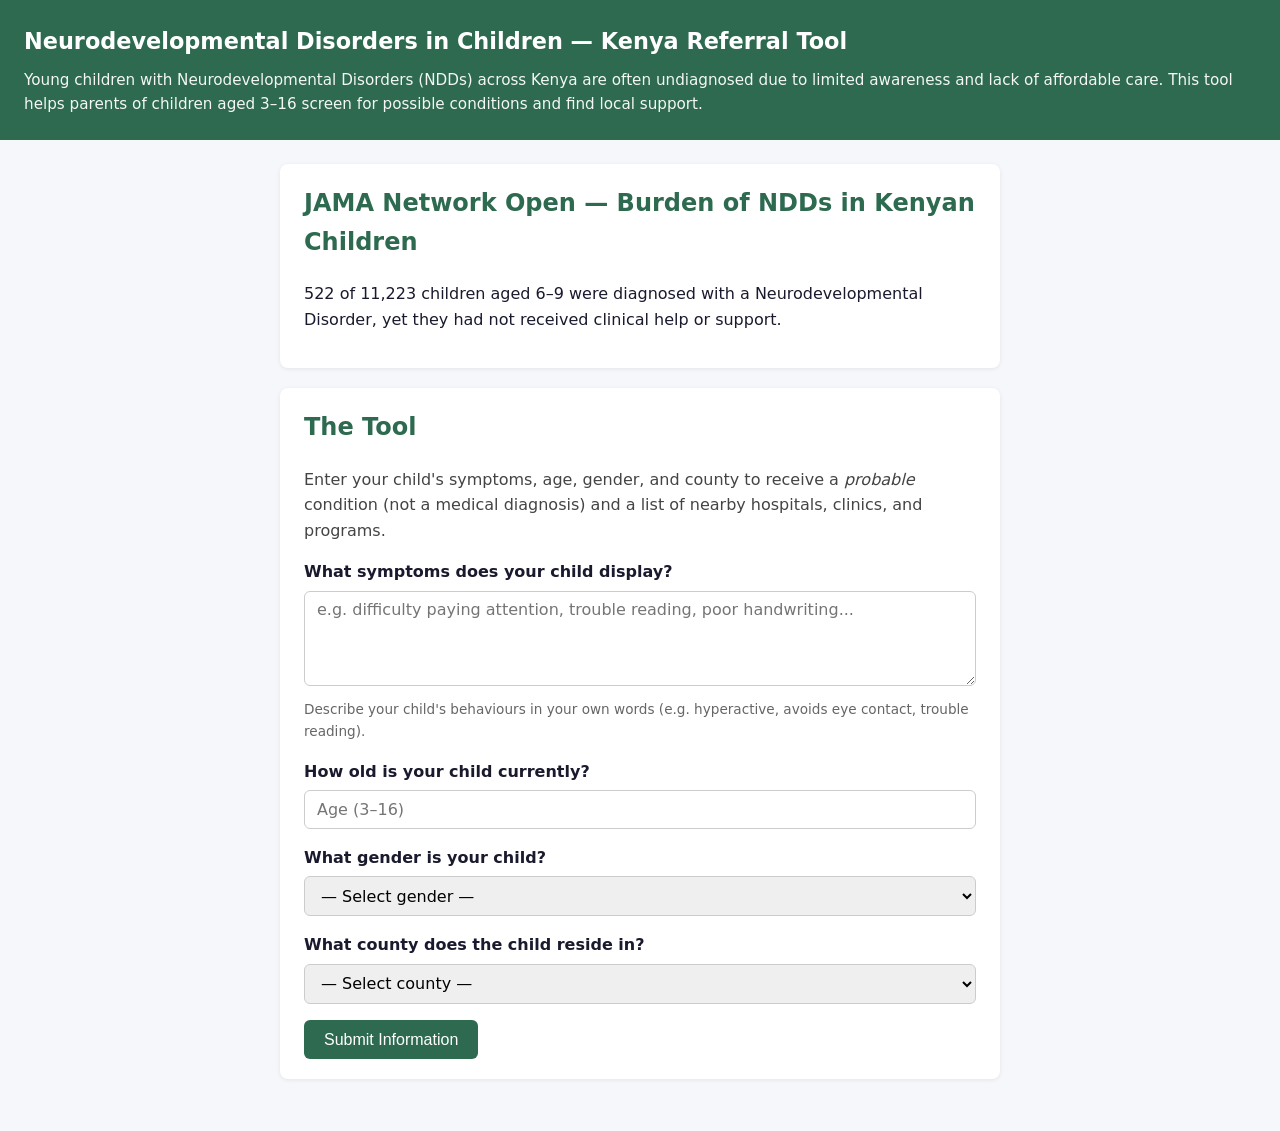
==== index.html @ c43454ad "Day 7: first feature working" ====
<!DOCTYPE html>
<html lang="en">
  <head>
    <meta charset="UTF-8">
    <meta name="viewport" content="width=device-width, initial-scale=1.0">
    <title>Nichelle's Mental Health Project</title>
    <link rel="stylesheet" href="styles.css">
  </head>
  <body>
    <header>
      <h1>Neurodevelopmental Disorders in Children — Kenya Referral Tool</h1>
      <p class="problem-statement">
        Young children with Neurodevelopmental Disorders (NDDs) across Kenya are often undiagnosed
        due to limited awareness and lack of affordable care. This tool helps parents of children
        aged 3–16 screen for possible conditions and find local support.
      </p>
    </header>

    <main>
      <section class="research-section">
        <h2>JAMA Network Open — Burden of NDDs in Kenyan Children</h2>
        <p>
          522 of 11,223 children aged 6–9 were diagnosed with a Neurodevelopmental Disorder, yet
          they had not received clinical help or support.
        </p>
      </section>

      <section class="tool-section">
        <h2>The Tool</h2>
        <p class="tool-intro">
          Enter your child's symptoms, age, gender, and county to receive a <em>probable</em>
          condition (not a medical diagnosis) and a list of nearby hospitals, clinics, and programs.
        </p>

        <form id="screening-form" novalidate>
          <div class="form-group">
            <label for="symptoms">What symptoms does your child display?</label>
            <textarea
              id="symptoms"
              name="symptoms"
              rows="4"
              placeholder="e.g. difficulty paying attention, trouble reading, poor handwriting..."
              required
              aria-describedby="symptoms-hint symptoms-error"
            ></textarea>
            <p id="symptoms-hint" class="field-hint">
              Describe your child's behaviours in your own words (e.g. hyperactive, avoids eye contact, trouble reading).
            </p>
            <p id="symptoms-error" class="field-error hidden" role="alert"></p>
          </div>

          <div class="form-group">
            <label for="age">How old is your child currently?</label>
            <input
              id="age"
              name="age"
              type="number"
              min="3"
              max="16"
              placeholder="Age (3–16)"
              required
            >
          </div>

          <div class="form-group">
            <label for="gender">What gender is your child?</label>
            <select id="gender" name="gender" required>
              <option value="">— Select gender —</option>
              <option value="female">Female</option>
              <option value="male">Male</option>
              <option value="prefer not to say">Prefer not to say</option>
              <option value="custom">Custom</option>
            </select>
          </div>

          <div class="form-group hidden" id="custom-gender-group">
            <label for="custom-gender">Please specify</label>
            <input
              id="custom-gender"
              name="customGender"
              type="text"
              placeholder="Enter gender identity"
            >
          </div>

          <div class="form-group">
            <label for="county">What county does the child reside in?</label>
            <select id="county" name="county" required>
              <option value="">— Select county —</option>
              <option value="Mombasa">Mombasa</option>
              <option value="Kwale">Kwale</option>
              <option value="Kilifi">Kilifi</option>
              <option value="Tana River">Tana River</option>
              <option value="Lamu">Lamu</option>
              <option value="Taita-Taveta">Taita-Taveta</option>
              <option value="Garissa">Garissa</option>
              <option value="Wajir">Wajir</option>
              <option value="Mandera">Mandera</option>
              <option value="Marsabit">Marsabit</option>
              <option value="Isiolo">Isiolo</option>
              <option value="Meru">Meru</option>
              <option value="Tharaka-Nithi">Tharaka-Nithi</option>
              <option value="Embu">Embu</option>
              <option value="Kitui">Kitui</option>
              <option value="Machakos">Machakos</option>
              <option value="Makueni">Makueni</option>
              <option value="Nyandarua">Nyandarua</option>
              <option value="Nyeri">Nyeri</option>
              <option value="Kirinyaga">Kirinyaga</option>
              <option value="Murang'a">Murang'a</option>
              <option value="Kiambu">Kiambu</option>
              <option value="Turkana">Turkana</option>
              <option value="West Pokot">West Pokot</option>
              <option value="Samburu">Samburu</option>
              <option value="Trans Nzoia">Trans Nzoia</option>
              <option value="Uasin Gishu">Uasin Gishu</option>
              <option value="Elgeyo-Marakwet">Elgeyo-Marakwet</option>
              <option value="Nandi">Nandi</option>
              <option value="Baringo">Baringo</option>
              <option value="Laikipia">Laikipia</option>
              <option value="Nakuru">Nakuru</option>
              <option value="Narok">Narok</option>
              <option value="Kajiado">Kajiado</option>
              <option value="Kericho">Kericho</option>
              <option value="Bomet">Bomet</option>
              <option value="Kakamega">Kakamega</option>
              <option value="Vihiga">Vihiga</option>
              <option value="Bungoma">Bungoma</option>
              <option value="Busia">Busia</option>
              <option value="Siaya">Siaya</option>
              <option value="Kisumu">Kisumu</option>
              <option value="Homa Bay">Homa Bay</option>
              <option value="Migori">Migori</option>
              <option value="Kisii">Kisii</option>
              <option value="Nyamira">Nyamira</option>
              <option value="Nairobi">Nairobi</option>
            </select>
          </div>

          <button type="submit">Submit Information</button>
        </form>
      </section>

      <section id="results" class="results-section hidden">
        <h2>Screening Results</h2>
        <p class="disclaimer">
          <strong>Important:</strong> This tool does not provide a medical diagnosis. Always consult
          a qualified healthcare provider for a full assessment.
        </p>

        <div class="result-card">
          <h3>Probable Condition</h3>
          <p id="condition-result" class="condition-name"></p>
          <p id="condition-explanation" class="condition-detail"></p>
          <h4>How to Support Your Child</h4>
          <ul id="condition-advice" class="condition-detail advice-list"></ul>
        </div>

        <div class="result-card">
          <h3 id="resources-heading">Resources in Your County</h3>
          <ul id="facility-list"></ul>
        </div>

        <button type="button" id="start-over">Start Over</button>
      </section>
    </main>

    <script src="script.js"></script>
  </body>
</html>
---- styles.css ----
*,
*::before,
*::after {
  box-sizing: border-box;
}

body {
  font-family: system-ui, -apple-system, sans-serif;
  line-height: 1.6;
  color: #1a1a2e;
  background: #f5f7fa;
  margin: 0;
  padding: 0 1rem 2rem;
}

header {
  background: #2d6a4f;
  color: #fff;
  padding: 1.5rem;
  margin: 0 -1rem 1.5rem;
}

header h1 {
  margin: 0 0 0.5rem;
  font-size: 1.4rem;
}

.problem-statement {
  margin: 0;
  opacity: 0.95;
  font-size: 0.95rem;
}

main {
  max-width: 720px;
  margin: 0 auto;
}

section {
  background: #fff;
  border-radius: 8px;
  padding: 1.25rem 1.5rem;
  margin-bottom: 1.25rem;
  box-shadow: 0 1px 4px rgba(0, 0, 0, 0.08);
}

h2 {
  margin-top: 0;
  color: #2d6a4f;
}

.tool-intro {
  color: #444;
}

.form-group {
  margin-bottom: 1rem;
}

.form-group label {
  display: block;
  font-weight: 600;
  margin-bottom: 0.35rem;
}

input[type="text"],
input[type="number"],
select,
textarea {
  width: 100%;
  padding: 0.55rem 0.75rem;
  border: 1px solid #ccc;
  border-radius: 6px;
  font-size: 1rem;
  font-family: inherit;
}

button {
  background: #2d6a4f;
  color: #fff;
  border: none;
  padding: 0.65rem 1.25rem;
  border-radius: 6px;
  font-size: 1rem;
  cursor: pointer;
}

button:hover {
  background: #1b4332;
}

.hidden {
  display: none;
}

.disclaimer {
  background: #fff3cd;
  border-left: 4px solid #ffc107;
  padding: 0.75rem 1rem;
  margin-bottom: 1rem;
  font-size: 0.9rem;
}

.result-card {
  background: #f8f9fa;
  border-radius: 6px;
  padding: 1rem 1.25rem;
  margin-bottom: 1rem;
}

.result-card h3,
.result-card h4 {
  margin-top: 0;
  color: #2d6a4f;
}

.condition-name {
  font-size: 1.15rem;
  font-weight: 700;
  color: #1b4332;
}

.condition-detail {
  color: #333;
}

.field-hint {
  margin: 0.35rem 0 0;
  font-size: 0.85rem;
  color: #666;
}

.field-error {
  margin: 0.5rem 0 0;
  padding: 0.6rem 0.75rem;
  background: #fde8e8;
  border-left: 4px solid #c0392b;
  color: #7b241c;
  font-size: 0.9rem;
}

.field-error.hidden {
  display: none;
}

input[aria-invalid="true"],
textarea[aria-invalid="true"] {
  border-color: #c0392b;
}

.advice-list {
  padding-left: 1.25rem;
}

.advice-list li {
  margin-bottom: 0.5rem;
}

.facility-cost {
  color: #1b4332;
  font-size: 0.9rem;
}

.facility-travel {
  color: #666;
  font-size: 0.85rem;
  font-style: italic;
}

#facility-list {
  padding-left: 1.25rem;
}

#facility-list li {
  margin-bottom: 0.75rem;
}

.facility-type {
  color: #666;
  font-size: 0.9rem;
}

#start-over {
  background: #6c757d;
}

#start-over:hover {
  background: #495057;
}
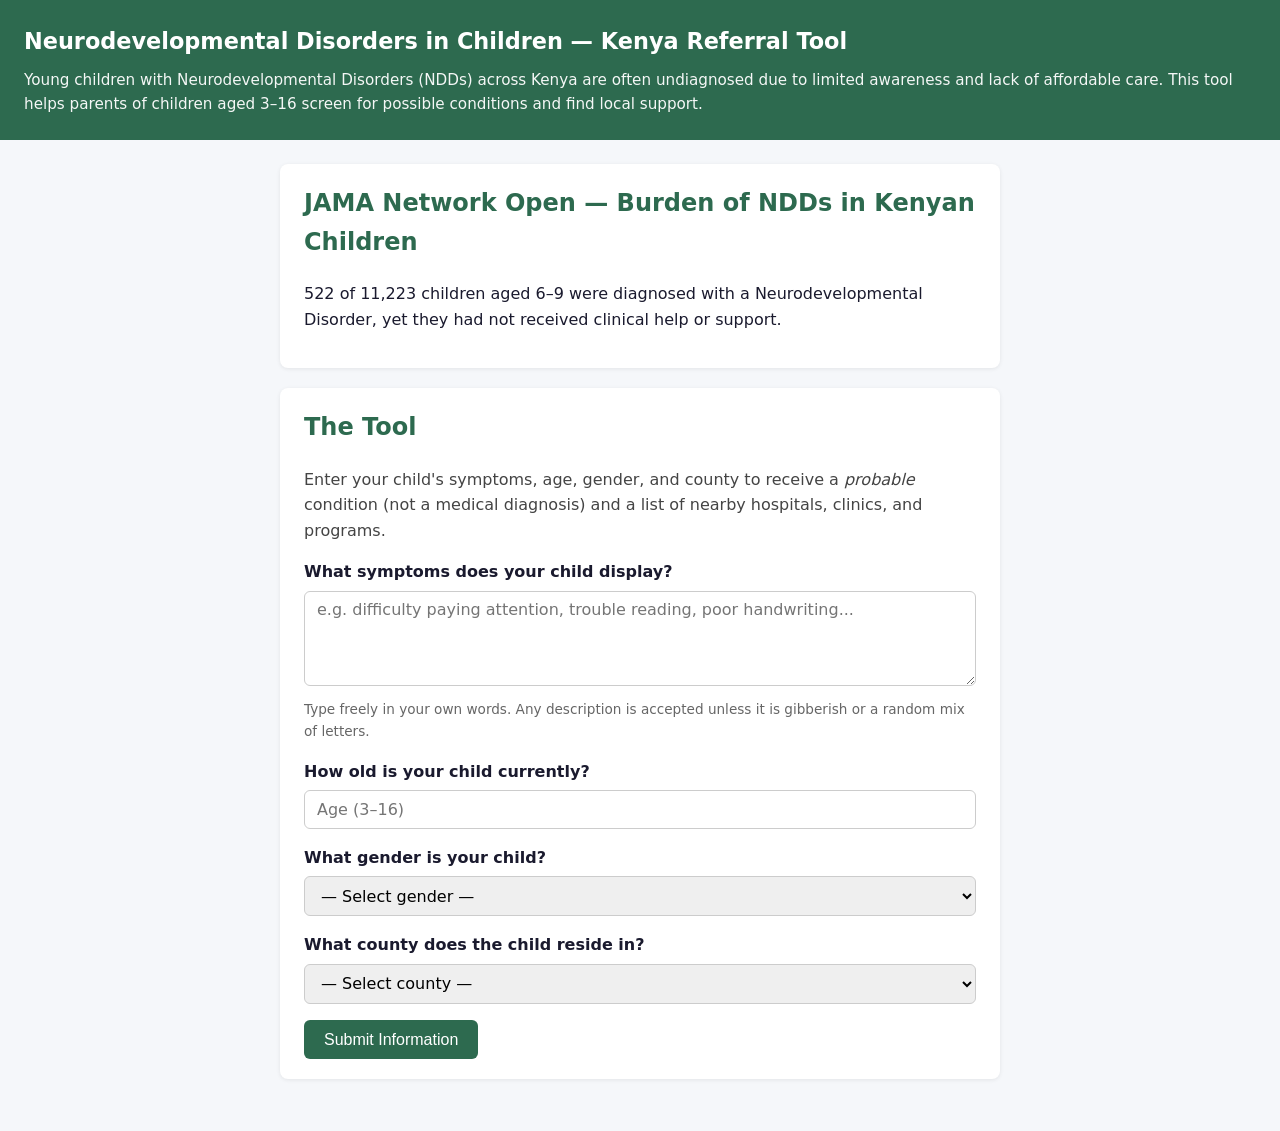
==== commit 51515f03: "Day 7: Stabilizing the page" ====
--- a/index.html
+++ b/index.html
@@ -44,7 +44,7 @@
               aria-describedby="symptoms-hint symptoms-error"
             ></textarea>
             <p id="symptoms-hint" class="field-hint">
-              Describe your child's behaviours in your own words (e.g. hyperactive, avoids eye contact, trouble reading).
+              Type freely in your own words. Any description is accepted unless it is gibberish or a random mix of letters.
             </p>
             <p id="symptoms-error" class="field-error hidden" role="alert"></p>
           </div>
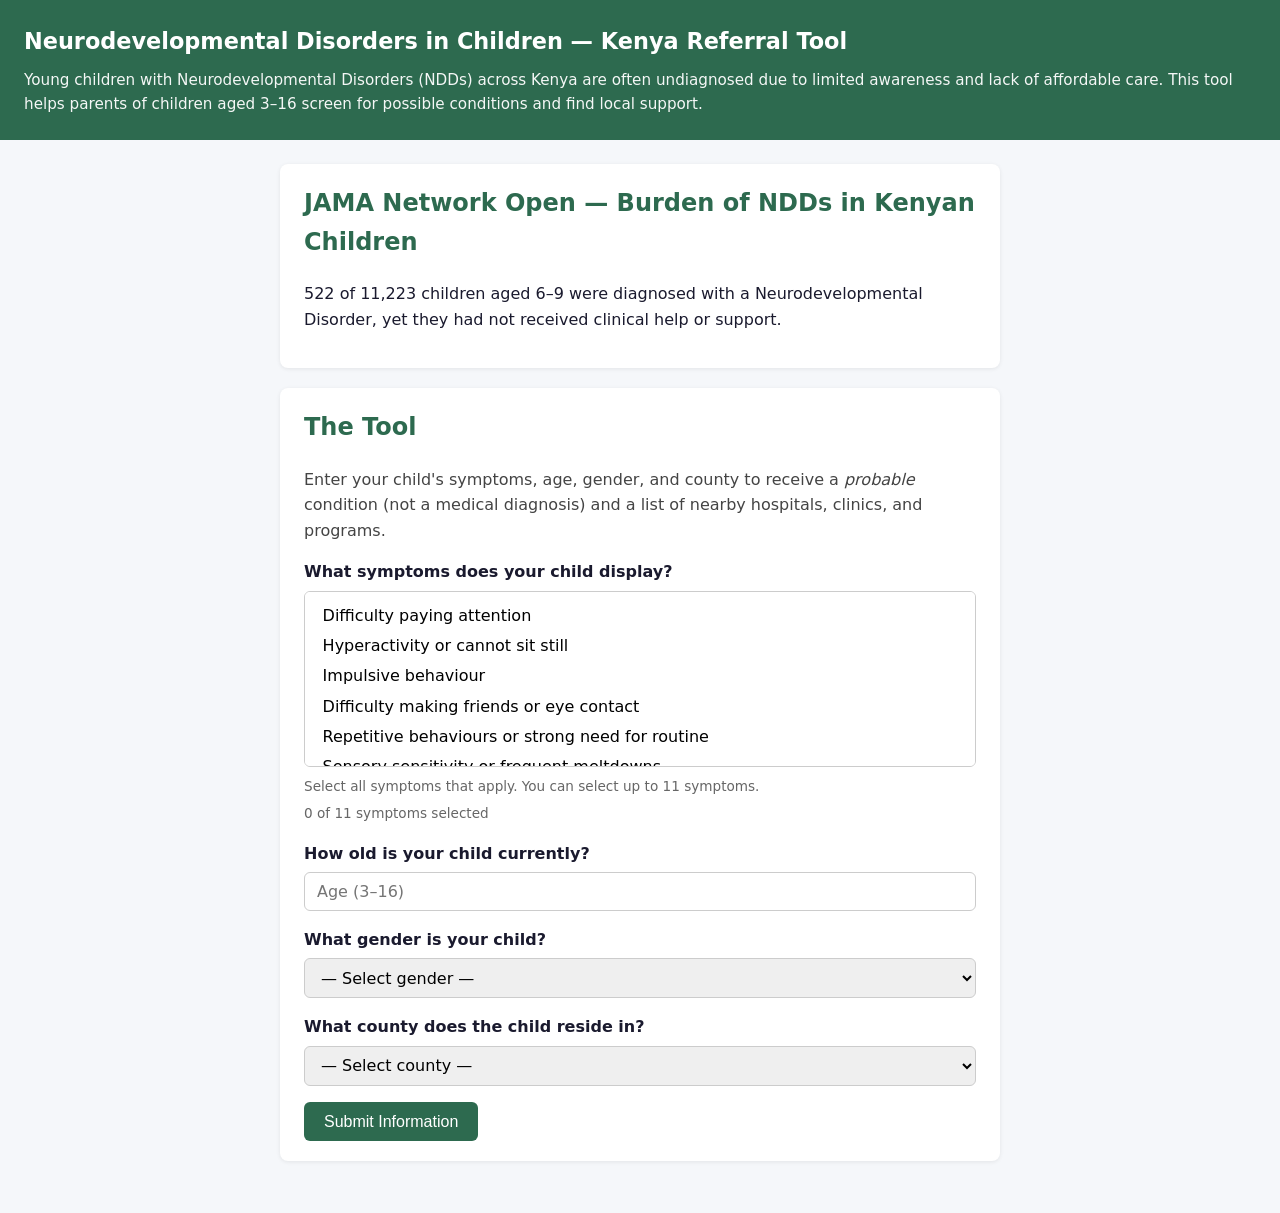
==== commit 011a2582: "inserted code to help create a drop down for the symptoms instead of typing in using script .js" ====
--- a/index.html
+++ b/index.html
@@ -3,7 +3,7 @@
   <head>
     <meta charset="UTF-8">
     <meta name="viewport" content="width=device-width, initial-scale=1.0">
-    <title>Nichelle's Mental Health Project</title>
+    <title>Nichelle's Mental Health Project Test</title>
     <link rel="stylesheet" href="styles.css">
   </head>
   <body>
@@ -35,17 +35,32 @@
         <form id="screening-form" novalidate>
           <div class="form-group">
             <label for="symptoms">What symptoms does your child display?</label>
-            <textarea
+            <select
               id="symptoms"
               name="symptoms"
-              rows="4"
-              placeholder="e.g. difficulty paying attention, trouble reading, poor handwriting..."
+              multiple
               required
               aria-describedby="symptoms-hint symptoms-error"
-            ></textarea>
+            >
+              <option value="attention">Difficulty paying attention</option>
+              <option value="hyperactive">Hyperactivity or cannot sit still</option>
+              <option value="impulsive">Impulsive behaviour</option>
+              <option value="social">Difficulty making friends or eye contact</option>
+              <option value="repetitive">Repetitive behaviours or strong need for routine</option>
+              <option value="sensory">Sensory sensitivity or frequent meltdowns</option>
+              <option value="reading">Difficulty reading or sounding out words</option>
+              <option value="spelling">Spelling difficulties</option>
+              <option value="writing">Messy or slow handwriting</option>
+              <option value="numbers">Difficulty with numbers or counting</option>
+              <option value="milestones">Delayed developmental milestones</option>
+              <option value="life skills">Difficulty with everyday life skills</option>
+              <option value="coordination">Poor coordination or clumsiness</option>
+              <option value="balance">Difficulty with balance</option>
+            </select>
             <p id="symptoms-hint" class="field-hint">
-              Type freely in your own words. Any description is accepted unless it is gibberish or a random mix of letters.
+              Select all symptoms that apply. You can select up to 11 symptoms.
             </p>
+            <p id="symptoms-count" class="field-hint">0 of 11 symptoms selected</p>
             <p id="symptoms-error" class="field-error hidden" role="alert"></p>
           </div>
 
--- a/styles.css
+++ b/styles.css
@@ -73,6 +73,15 @@
   border-radius: 6px;
   font-size: 1rem;
   font-family: inherit;
+}
+
+select[multiple] {
+  min-height: 11rem;
+  background: #fff;
+}
+
+select[multiple] option {
+  padding: 0.35rem;
 }
 
 button {
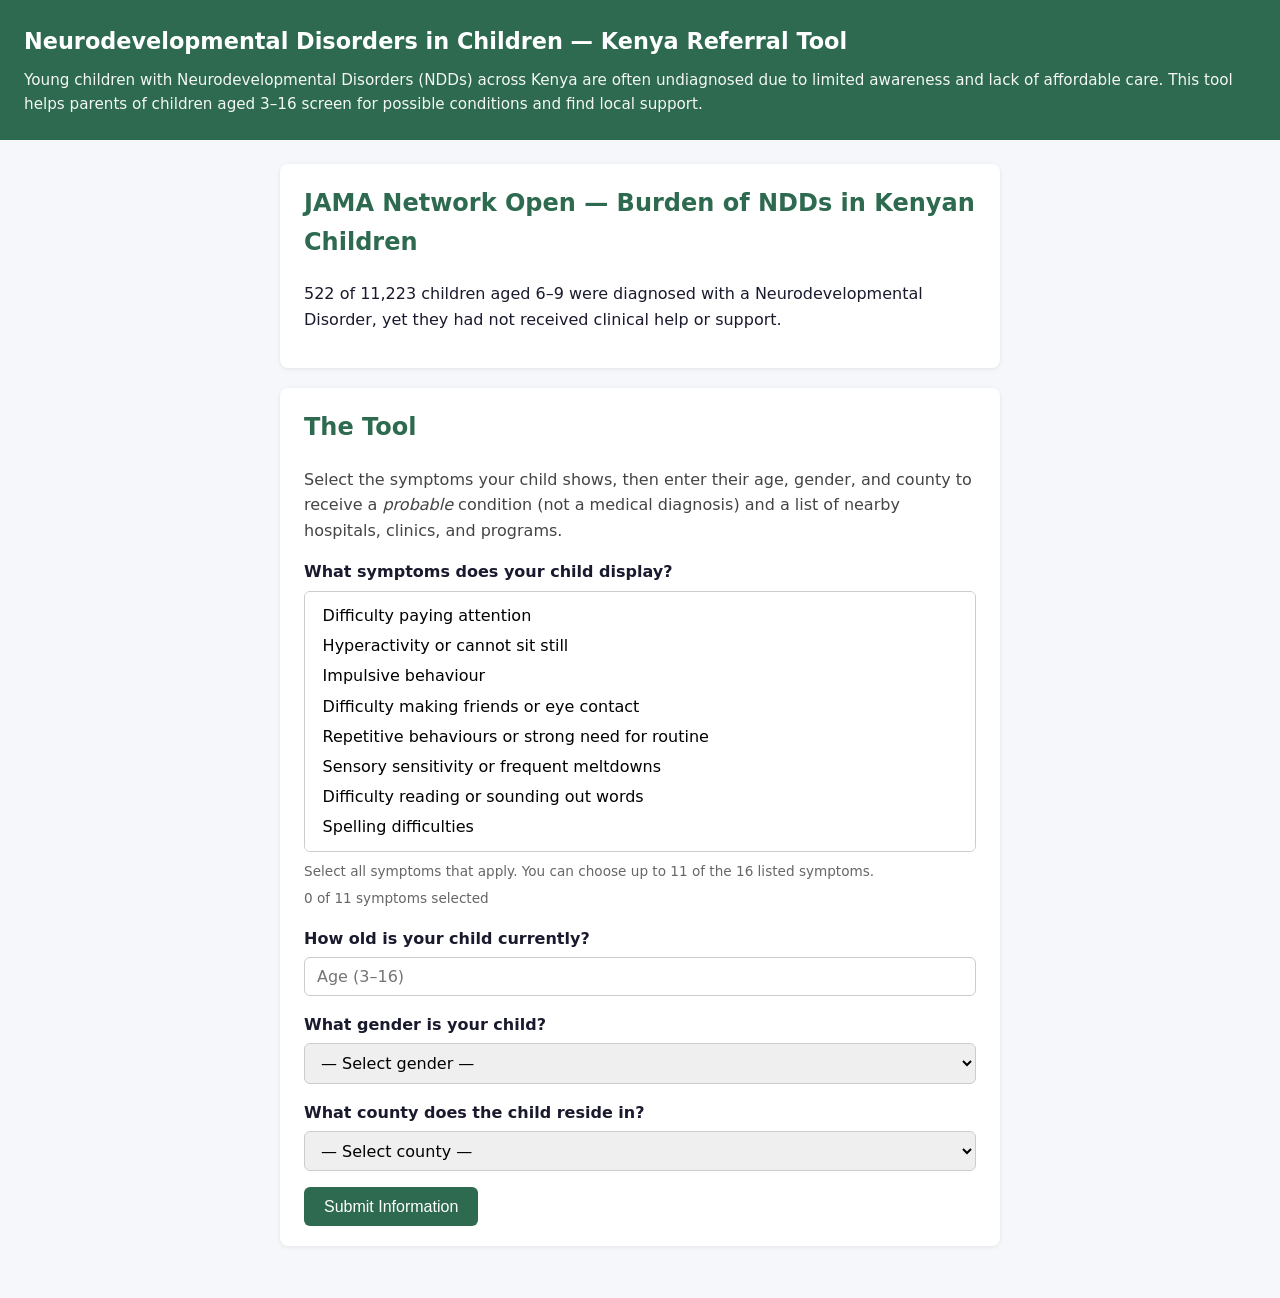
==== commit c0458f96: "Replaced the code for symptoms textbox to make it a drop down list" ====
--- a/index.html
+++ b/index.html
@@ -28,8 +28,9 @@
       <section class="tool-section">
         <h2>The Tool</h2>
         <p class="tool-intro">
-          Enter your child's symptoms, age, gender, and county to receive a <em>probable</em>
-          condition (not a medical diagnosis) and a list of nearby hospitals, clinics, and programs.
+          Select the symptoms your child shows, then enter their age, gender, and county to receive a
+          <em>probable</em> condition (not a medical diagnosis) and a list of nearby hospitals, clinics,
+          and programs.
         </p>
 
         <form id="screening-form" novalidate>
@@ -39,6 +40,7 @@
               id="symptoms"
               name="symptoms"
               multiple
+              size="8"
               required
               aria-describedby="symptoms-hint symptoms-error"
             >
@@ -56,9 +58,11 @@
               <option value="life skills">Difficulty with everyday life skills</option>
               <option value="coordination">Poor coordination or clumsiness</option>
               <option value="balance">Difficulty with balance</option>
+              <option value="communication">Speech or communication delays</option>
+              <option value="sleep">Sleep problems or poor sleep</option>
             </select>
             <p id="symptoms-hint" class="field-hint">
-              Select all symptoms that apply. You can select up to 11 symptoms.
+              Select all symptoms that apply. You can choose up to 11 of the 16 listed symptoms.
             </p>
             <p id="symptoms-count" class="field-hint">0 of 11 symptoms selected</p>
             <p id="symptoms-error" class="field-error hidden" role="alert"></p>
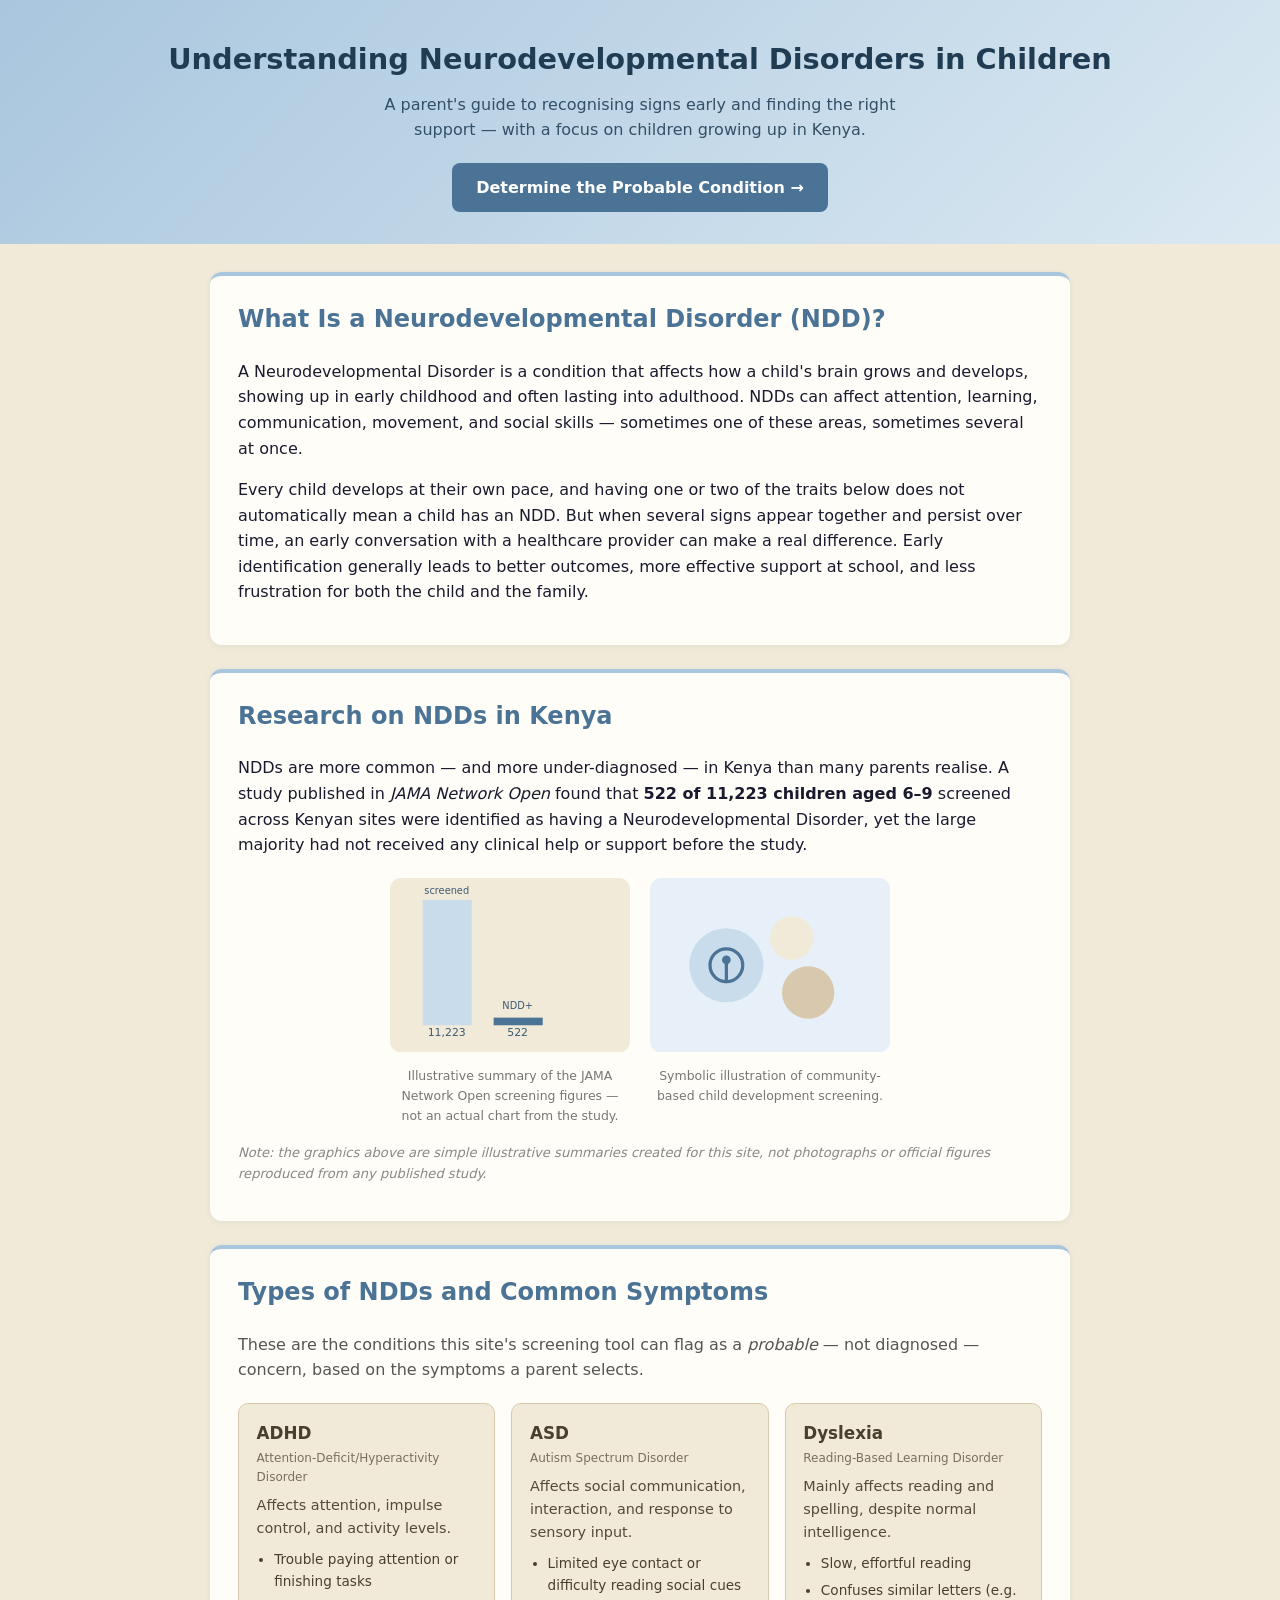
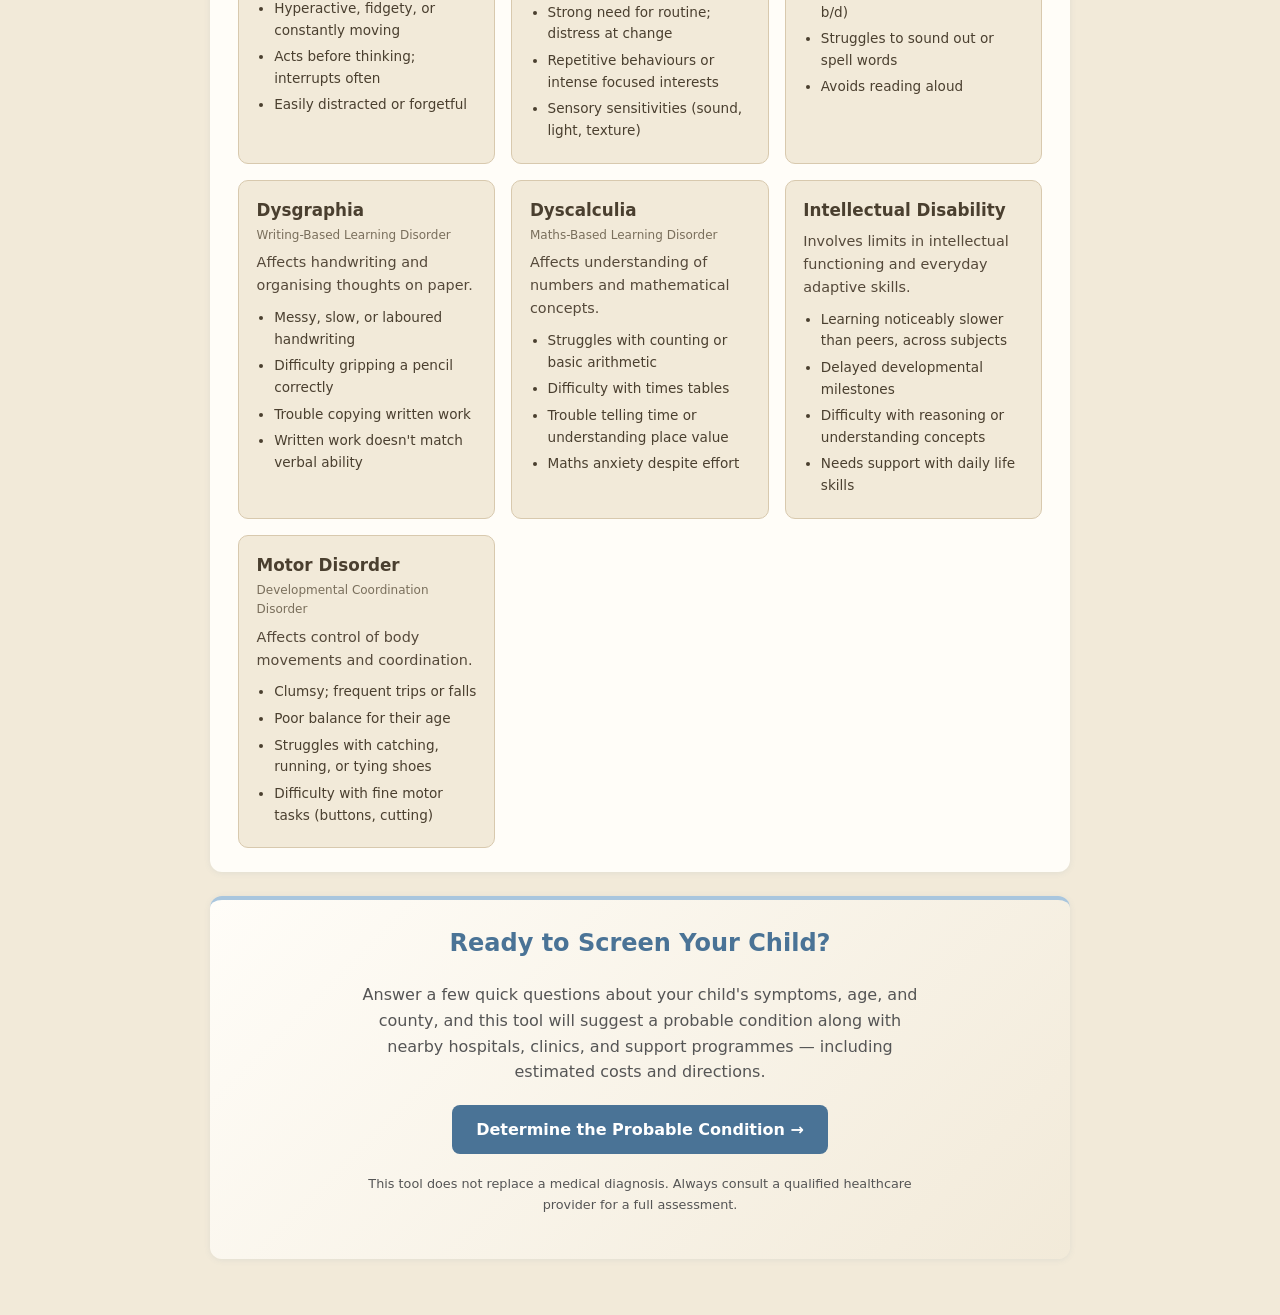
==== commit cf571add: "feat: add multi-page website with homepage and screening tool navigation - Create homepage (index.ht" ====
--- a/index.html
+++ b/index.html
@@ -1,189 +1,355 @@
 <!DOCTYPE html>
 <html lang="en">
-  <head>
+<head>
     <meta charset="UTF-8">
     <meta name="viewport" content="width=device-width, initial-scale=1.0">
-    <title>Nichelle's Mental Health Project Test</title>
+    <title>Understanding NDDs in Children — Kenya</title>
     <link rel="stylesheet" href="styles.css">
-  </head>
-  <body>
+    <style>
+      :root {
+        --soft-blue: #a9c6de;
+        --soft-blue-dark: #4a7396;
+        --beige: #f2ead9;
+        --beige-dark: #d8c9ae;
+        --text: #3a342c;
+      }
+
+      body {
+        background: var(--beige);
+      }
+
+      header {
+        background: linear-gradient(135deg, var(--soft-blue) 0%, #dbe9f2 100%);
+        color: #24425a;
+        padding: 2.25rem 1.5rem 2rem;
+        margin: 0 -1rem 1.75rem;
+        text-align: center;
+      }
+
+      header h1 {
+        margin: 0 0 0.6rem;
+        font-size: 1.8rem;
+        color: #1f3c52;
+      }
+
+      .subtitle {
+        margin: 0 auto 1.25rem;
+        max-width: 560px;
+        font-size: 1rem;
+        opacity: 0.9;
+      }
+
+      .cta-button {
+        display: inline-block;
+        background: var(--soft-blue-dark);
+        color: #fff;
+        text-decoration: none;
+        font-weight: 600;
+        padding: 0.75rem 1.5rem;
+        border-radius: 8px;
+        font-size: 1rem;
+        transition: background 0.15s ease;
+      }
+
+      .cta-button:hover {
+        background: #38607e;
+      }
+
+      main {
+        max-width: 860px;
+        margin: 0 auto;
+      }
+
+      section {
+        background: #fffdf8;
+        border-radius: 12px;
+        padding: 1.5rem 1.75rem;
+        margin-bottom: 1.5rem;
+        box-shadow: 0 1px 6px rgba(74, 115, 150, 0.1);
+        border-top: 4px solid var(--soft-blue);
+      }
+
+      h2 {
+        margin-top: 0;
+        color: var(--soft-blue-dark);
+      }
+
+      .types-intro {
+        color: #555;
+      }
+
+      .research-visuals {
+        display: flex;
+        flex-wrap: wrap;
+        gap: 1.25rem;
+        margin: 1.25rem 0 0.5rem;
+        justify-content: center;
+      }
+
+      .research-figure {
+        margin: 0;
+        text-align: center;
+        max-width: 240px;
+      }
+
+      .research-figure svg {
+        width: 100%;
+        height: auto;
+        border-radius: 8px;
+      }
+
+      .research-figure figcaption {
+        font-size: 0.78rem;
+        color: #777;
+        margin-top: 0.4rem;
+      }
+
+      .research-note {
+        font-size: 0.82rem;
+        color: #888;
+        font-style: italic;
+        margin-top: 1rem;
+      }
+
+      .condition-grid {
+        display: grid;
+        grid-template-columns: repeat(auto-fit, minmax(230px, 1fr));
+        gap: 1rem;
+        margin-top: 1.25rem;
+      }
+
+      .condition-card {
+        background: var(--beige);
+        border: 1px solid var(--beige-dark);
+        border-radius: 10px;
+        padding: 1rem 1.1rem;
+      }
+
+      .condition-card h3 {
+        margin: 0 0 0.4rem;
+        font-size: 1.05rem;
+        color: #4a3f2f;
+      }
+
+      .condition-sub {
+        display: block;
+        font-size: 0.75rem;
+        font-weight: 400;
+        color: #7a6f5c;
+        margin-top: 0.15rem;
+      }
+
+      .condition-card p {
+        margin: 0 0 0.6rem;
+        font-size: 0.9rem;
+        color: #55493a;
+      }
+
+      .condition-card ul {
+        margin: 0;
+        padding-left: 1.1rem;
+        font-size: 0.85rem;
+        color: #4a3f2f;
+      }
+
+      .condition-card li {
+        margin-bottom: 0.3rem;
+      }
+
+      .cta-section {
+        text-align: center;
+        background: linear-gradient(135deg, #fffdf8 0%, var(--beige) 100%);
+      }
+
+      .cta-section p {
+        max-width: 560px;
+        margin: 0 auto 1.25rem;
+        color: #555;
+      }
+
+      .disclaimer-small {
+        font-size: 0.8rem;
+        color: #888;
+        margin-top: 1.25rem !important;
+      }
+    </style>
+</head>
+<body>
     <header>
-      <h1>Neurodevelopmental Disorders in Children — Kenya Referral Tool</h1>
-      <p class="problem-statement">
-        Young children with Neurodevelopmental Disorders (NDDs) across Kenya are often undiagnosed
-        due to limited awareness and lack of affordable care. This tool helps parents of children
-        aged 3–16 screen for possible conditions and find local support.
-      </p>
+        <h1>Understanding Neurodevelopmental Disorders in Children</h1>
+        <p class="subtitle">
+            A parent's guide to recognising signs early and finding the right support — with a
+            focus on children growing up in Kenya.
+        </p>
+        <a href="screening.html" class="cta-button">Determine the Probable Condition →</a>
     </header>
 
     <main>
-      <section class="research-section">
-        <h2>JAMA Network Open — Burden of NDDs in Kenyan Children</h2>
-        <p>
-          522 of 11,223 children aged 6–9 were diagnosed with a Neurodevelopmental Disorder, yet
-          they had not received clinical help or support.
-        </p>
-      </section>
-
-      <section class="tool-section">
-        <h2>The Tool</h2>
-        <p class="tool-intro">
-          Select the symptoms your child shows, then enter their age, gender, and county to receive a
-          <em>probable</em> condition (not a medical diagnosis) and a list of nearby hospitals, clinics,
-          and programs.
-        </p>
-
-        <form id="screening-form" novalidate>
-          <div class="form-group">
-            <label for="symptoms">What symptoms does your child display?</label>
-            <select
-              id="symptoms"
-              name="symptoms"
-              multiple
-              size="8"
-              required
-              aria-describedby="symptoms-hint symptoms-error"
-            >
-              <option value="attention">Difficulty paying attention</option>
-              <option value="hyperactive">Hyperactivity or cannot sit still</option>
-              <option value="impulsive">Impulsive behaviour</option>
-              <option value="social">Difficulty making friends or eye contact</option>
-              <option value="repetitive">Repetitive behaviours or strong need for routine</option>
-              <option value="sensory">Sensory sensitivity or frequent meltdowns</option>
-              <option value="reading">Difficulty reading or sounding out words</option>
-              <option value="spelling">Spelling difficulties</option>
-              <option value="writing">Messy or slow handwriting</option>
-              <option value="numbers">Difficulty with numbers or counting</option>
-              <option value="milestones">Delayed developmental milestones</option>
-              <option value="life skills">Difficulty with everyday life skills</option>
-              <option value="coordination">Poor coordination or clumsiness</option>
-              <option value="balance">Difficulty with balance</option>
-              <option value="communication">Speech or communication delays</option>
-              <option value="sleep">Sleep problems or poor sleep</option>
-            </select>
-            <p id="symptoms-hint" class="field-hint">
-              Select all symptoms that apply. You can choose up to 11 of the 16 listed symptoms.
-            </p>
-            <p id="symptoms-count" class="field-hint">0 of 11 symptoms selected</p>
-            <p id="symptoms-error" class="field-error hidden" role="alert"></p>
-          </div>
-
-          <div class="form-group">
-            <label for="age">How old is your child currently?</label>
-            <input
-              id="age"
-              name="age"
-              type="number"
-              min="3"
-              max="16"
-              placeholder="Age (3–16)"
-              required
-            >
-          </div>
-
-          <div class="form-group">
-            <label for="gender">What gender is your child?</label>
-            <select id="gender" name="gender" required>
-              <option value="">— Select gender —</option>
-              <option value="female">Female</option>
-              <option value="male">Male</option>
-              <option value="prefer not to say">Prefer not to say</option>
-              <option value="custom">Custom</option>
-            </select>
-          </div>
-
-          <div class="form-group hidden" id="custom-gender-group">
-            <label for="custom-gender">Please specify</label>
-            <input
-              id="custom-gender"
-              name="customGender"
-              type="text"
-              placeholder="Enter gender identity"
-            >
-          </div>
-
-          <div class="form-group">
-            <label for="county">What county does the child reside in?</label>
-            <select id="county" name="county" required>
-              <option value="">— Select county —</option>
-              <option value="Mombasa">Mombasa</option>
-              <option value="Kwale">Kwale</option>
-              <option value="Kilifi">Kilifi</option>
-              <option value="Tana River">Tana River</option>
-              <option value="Lamu">Lamu</option>
-              <option value="Taita-Taveta">Taita-Taveta</option>
-              <option value="Garissa">Garissa</option>
-              <option value="Wajir">Wajir</option>
-              <option value="Mandera">Mandera</option>
-              <option value="Marsabit">Marsabit</option>
-              <option value="Isiolo">Isiolo</option>
-              <option value="Meru">Meru</option>
-              <option value="Tharaka-Nithi">Tharaka-Nithi</option>
-              <option value="Embu">Embu</option>
-              <option value="Kitui">Kitui</option>
-              <option value="Machakos">Machakos</option>
-              <option value="Makueni">Makueni</option>
-              <option value="Nyandarua">Nyandarua</option>
-              <option value="Nyeri">Nyeri</option>
-              <option value="Kirinyaga">Kirinyaga</option>
-              <option value="Murang'a">Murang'a</option>
-              <option value="Kiambu">Kiambu</option>
-              <option value="Turkana">Turkana</option>
-              <option value="West Pokot">West Pokot</option>
-              <option value="Samburu">Samburu</option>
-              <option value="Trans Nzoia">Trans Nzoia</option>
-              <option value="Uasin Gishu">Uasin Gishu</option>
-              <option value="Elgeyo-Marakwet">Elgeyo-Marakwet</option>
-              <option value="Nandi">Nandi</option>
-              <option value="Baringo">Baringo</option>
-              <option value="Laikipia">Laikipia</option>
-              <option value="Nakuru">Nakuru</option>
-              <option value="Narok">Narok</option>
-              <option value="Kajiado">Kajiado</option>
-              <option value="Kericho">Kericho</option>
-              <option value="Bomet">Bomet</option>
-              <option value="Kakamega">Kakamega</option>
-              <option value="Vihiga">Vihiga</option>
-              <option value="Bungoma">Bungoma</option>
-              <option value="Busia">Busia</option>
-              <option value="Siaya">Siaya</option>
-              <option value="Kisumu">Kisumu</option>
-              <option value="Homa Bay">Homa Bay</option>
-              <option value="Migori">Migori</option>
-              <option value="Kisii">Kisii</option>
-              <option value="Nyamira">Nyamira</option>
-              <option value="Nairobi">Nairobi</option>
-            </select>
-          </div>
-
-          <button type="submit">Submit Information</button>
-        </form>
-      </section>
-
-      <section id="results" class="results-section hidden">
-        <h2>Screening Results</h2>
-        <p class="disclaimer">
-          <strong>Important:</strong> This tool does not provide a medical diagnosis. Always consult
-          a qualified healthcare provider for a full assessment.
-        </p>
-
-        <div class="result-card">
-          <h3>Probable Condition</h3>
-          <p id="condition-result" class="condition-name"></p>
-          <p id="condition-explanation" class="condition-detail"></p>
-          <h4>How to Support Your Child</h4>
-          <ul id="condition-advice" class="condition-detail advice-list"></ul>
-        </div>
-
-        <div class="result-card">
-          <h3 id="resources-heading">Resources in Your County</h3>
-          <ul id="facility-list"></ul>
-        </div>
-
-        <button type="button" id="start-over">Start Over</button>
-      </section>
+        <section class="intro-section">
+            <h2>What Is a Neurodevelopmental Disorder (NDD)?</h2>
+            <p>
+                A Neurodevelopmental Disorder is a condition that affects how a child's brain grows and
+                develops, showing up in early childhood and often lasting into adulthood. NDDs can affect
+                attention, learning, communication, movement, and social skills — sometimes one of these
+                areas, sometimes several at once.
+            </p>
+            <p>
+                Every child develops at their own pace, and having one or two of the traits below does
+                not automatically mean a child has an NDD. But when several signs appear together and
+                persist over time, an early conversation with a healthcare provider can make a real
+                difference. Early identification generally leads to better outcomes, more effective
+                support at school, and less frustration for both the child and the family.
+            </p>
+        </section>
+
+        <section class="research-section">
+            <h2>Research on NDDs in Kenya</h2>
+            <p>
+                NDDs are more common — and more under-diagnosed — in Kenya than many parents realise.
+                A study published in <em>JAMA Network Open</em> found that
+                <strong>522 of 11,223 children aged 6–9</strong> screened across Kenyan sites were
+                identified as having a Neurodevelopmental Disorder, yet the large majority had not
+                received any clinical help or support before the study.
+            </p>
+
+            <div class="research-visuals">
+                <figure class="research-figure">
+                    <svg viewBox="0 0 220 160" xmlns="http://www.w3.org/2000/svg" role="img" aria-labelledby="chartTitle chartDesc">
+                        <title id="chartTitle">Bar chart illustrating study findings</title>
+                        <desc id="chartDesc">522 of 11,223 screened children were identified with a Neurodevelopmental Disorder</desc>
+                        <rect x="0" y="0" width="220" height="160" fill="#f2ead9" rx="10"></rect>
+                        <rect x="30" y="20" width="45" height="115" fill="#c9dcec"></rect>
+                        <rect x="95" y="128" width="45" height="7" fill="#4a7396"></rect>
+                        <text x="52" y="145" font-size="10" text-anchor="middle" fill="#3a5a73">11,223</text>
+                        <text x="52" y="15" font-size="9" text-anchor="middle" fill="#3a5a73">screened</text>
+                        <text x="117" y="145" font-size="10" text-anchor="middle" fill="#3a5a73">522</text>
+                        <text x="117" y="120" font-size="9" text-anchor="middle" fill="#3a5a73">NDD+</text>
+                    </svg>
+                    <figcaption>Illustrative summary of the JAMA Network Open screening figures — not an actual chart from the study.</figcaption>
+                </figure>
+
+                <figure class="research-figure">
+                    <svg viewBox="0 0 220 160" xmlns="http://www.w3.org/2000/svg" role="img" aria-labelledby="mapTitle mapDesc">
+                        <title id="mapTitle">Illustration of community-based screening</title>
+                        <desc id="mapDesc">Icon representing research and screening activity across Kenyan communities</desc>
+                        <rect x="0" y="0" width="220" height="160" fill="#e7f0f8" rx="10"></rect>
+                        <circle cx="70" cy="80" r="34" fill="#c9dcec"></circle>
+                        <circle cx="130" cy="55" r="20" fill="#f2ead9"></circle>
+                        <circle cx="145" cy="105" r="24" fill="#d8c9ae"></circle>
+                        <path d="M55 80 a15 15 0 1 1 30 0 a15 15 0 1 1 -30 0" fill="none" stroke="#4a7396" stroke-width="3"></path>
+                        <circle cx="70" cy="75" r="4" fill="#4a7396"></circle>
+                        <path d="M70 79 L70 95" stroke="#4a7396" stroke-width="3" stroke-linecap="round"></path>
+                    </svg>
+                    <figcaption>Symbolic illustration of community-based child development screening.</figcaption>
+                </figure>
+            </div>
+
+            <p class="research-note">
+                Note: the graphics above are simple illustrative summaries created for this site, not
+                photographs or official figures reproduced from any published study.
+            </p>
+        </section>
+
+        <section class="types-section">
+            <h2>Types of NDDs and Common Symptoms</h2>
+            <p class="types-intro">
+                These are the conditions this site's screening tool can flag as a <em>probable</em> —
+                not diagnosed — concern, based on the symptoms a parent selects.
+            </p>
+
+            <div class="condition-grid">
+                <article class="condition-card">
+                    <h3>ADHD <span class="condition-sub">Attention-Deficit/Hyperactivity Disorder</span></h3>
+                    <p>Affects attention, impulse control, and activity levels.</p>
+                    <ul>
+                        <li>Trouble paying attention or finishing tasks</li>
+                        <li>Hyperactive, fidgety, or constantly moving</li>
+                        <li>Acts before thinking; interrupts often</li>
+                        <li>Easily distracted or forgetful</li>
+                    </ul>
+                </article>
+
+                <article class="condition-card">
+                    <h3>ASD <span class="condition-sub">Autism Spectrum Disorder</span></h3>
+                    <p>Affects social communication, interaction, and response to sensory input.</p>
+                    <ul>
+                        <li>Limited eye contact or difficulty reading social cues</li>
+                        <li>Strong need for routine; distress at change</li>
+                        <li>Repetitive behaviours or intense focused interests</li>
+                        <li>Sensory sensitivities (sound, light, texture)</li>
+                    </ul>
+                </article>
+
+                <article class="condition-card">
+                    <h3>Dyslexia <span class="condition-sub">Reading-Based Learning Disorder</span></h3>
+                    <p>Mainly affects reading and spelling, despite normal intelligence.</p>
+                    <ul>
+                        <li>Slow, effortful reading</li>
+                        <li>Confuses similar letters (e.g. b/d)</li>
+                        <li>Struggles to sound out or spell words</li>
+                        <li>Avoids reading aloud</li>
+                    </ul>
+                </article>
+
+                <article class="condition-card">
+                    <h3>Dysgraphia <span class="condition-sub">Writing-Based Learning Disorder</span></h3>
+                    <p>Affects handwriting and organising thoughts on paper.</p>
+                    <ul>
+                        <li>Messy, slow, or laboured handwriting</li>
+                        <li>Difficulty gripping a pencil correctly</li>
+                        <li>Trouble copying written work</li>
+                        <li>Written work doesn't match verbal ability</li>
+                    </ul>
+                </article>
+
+                <article class="condition-card">
+                    <h3>Dyscalculia <span class="condition-sub">Maths-Based Learning Disorder</span></h3>
+                    <p>Affects understanding of numbers and mathematical concepts.</p>
+                    <ul>
+                        <li>Struggles with counting or basic arithmetic</li>
+                        <li>Difficulty with times tables</li>
+                        <li>Trouble telling time or understanding place value</li>
+                        <li>Maths anxiety despite effort</li>
+                    </ul>
+                </article>
+
+                <article class="condition-card">
+                    <h3>Intellectual Disability</h3>
+                    <p>Involves limits in intellectual functioning and everyday adaptive skills.</p>
+                    <ul>
+                        <li>Learning noticeably slower than peers, across subjects</li>
+                        <li>Delayed developmental milestones</li>
+                        <li>Difficulty with reasoning or understanding concepts</li>
+                        <li>Needs support with daily life skills</li>
+                    </ul>
+                </article>
+
+                <article class="condition-card">
+                    <h3>Motor Disorder <span class="condition-sub">Developmental Coordination Disorder</span></h3>
+                    <p>Affects control of body movements and coordination.</p>
+                    <ul>
+                        <li>Clumsy; frequent trips or falls</li>
+                        <li>Poor balance for their age</li>
+                        <li>Struggles with catching, running, or tying shoes</li>
+                        <li>Difficulty with fine motor tasks (buttons, cutting)</li>
+                    </ul>
+                </article>
+            </div>
+        </section>
+
+        <section class="cta-section">
+            <h2>Ready to Screen Your Child?</h2>
+            <p>
+                Answer a few quick questions about your child's symptoms, age, and county, and this
+                tool will suggest a probable condition along with nearby hospitals, clinics, and
+                support programmes — including estimated costs and directions.
+            </p>
+            <a href="screening.html" class="cta-button">Determine the Probable Condition →</a>
+            <p class="disclaimer-small">
+                This tool does not replace a medical diagnosis. Always consult a qualified healthcare
+                provider for a full assessment.
+            </p>
+        </section>
     </main>
-
-    <script src="script.js"></script>
-  </body>
+</body>
 </html>
--- a/styles.css
+++ b/styles.css
@@ -18,6 +18,20 @@
   color: #fff;
   padding: 1.5rem;
   margin: 0 -1rem 1.5rem;
+}
+
+.home-link {
+  display: inline-block;
+  color: #fff;
+  opacity: 0.9;
+  font-size: 0.85rem;
+  text-decoration: none;
+  margin-bottom: 0.5rem;
+}
+
+.home-link:hover {
+  opacity: 1;
+  text-decoration: underline;
 }
 
 header h1 {
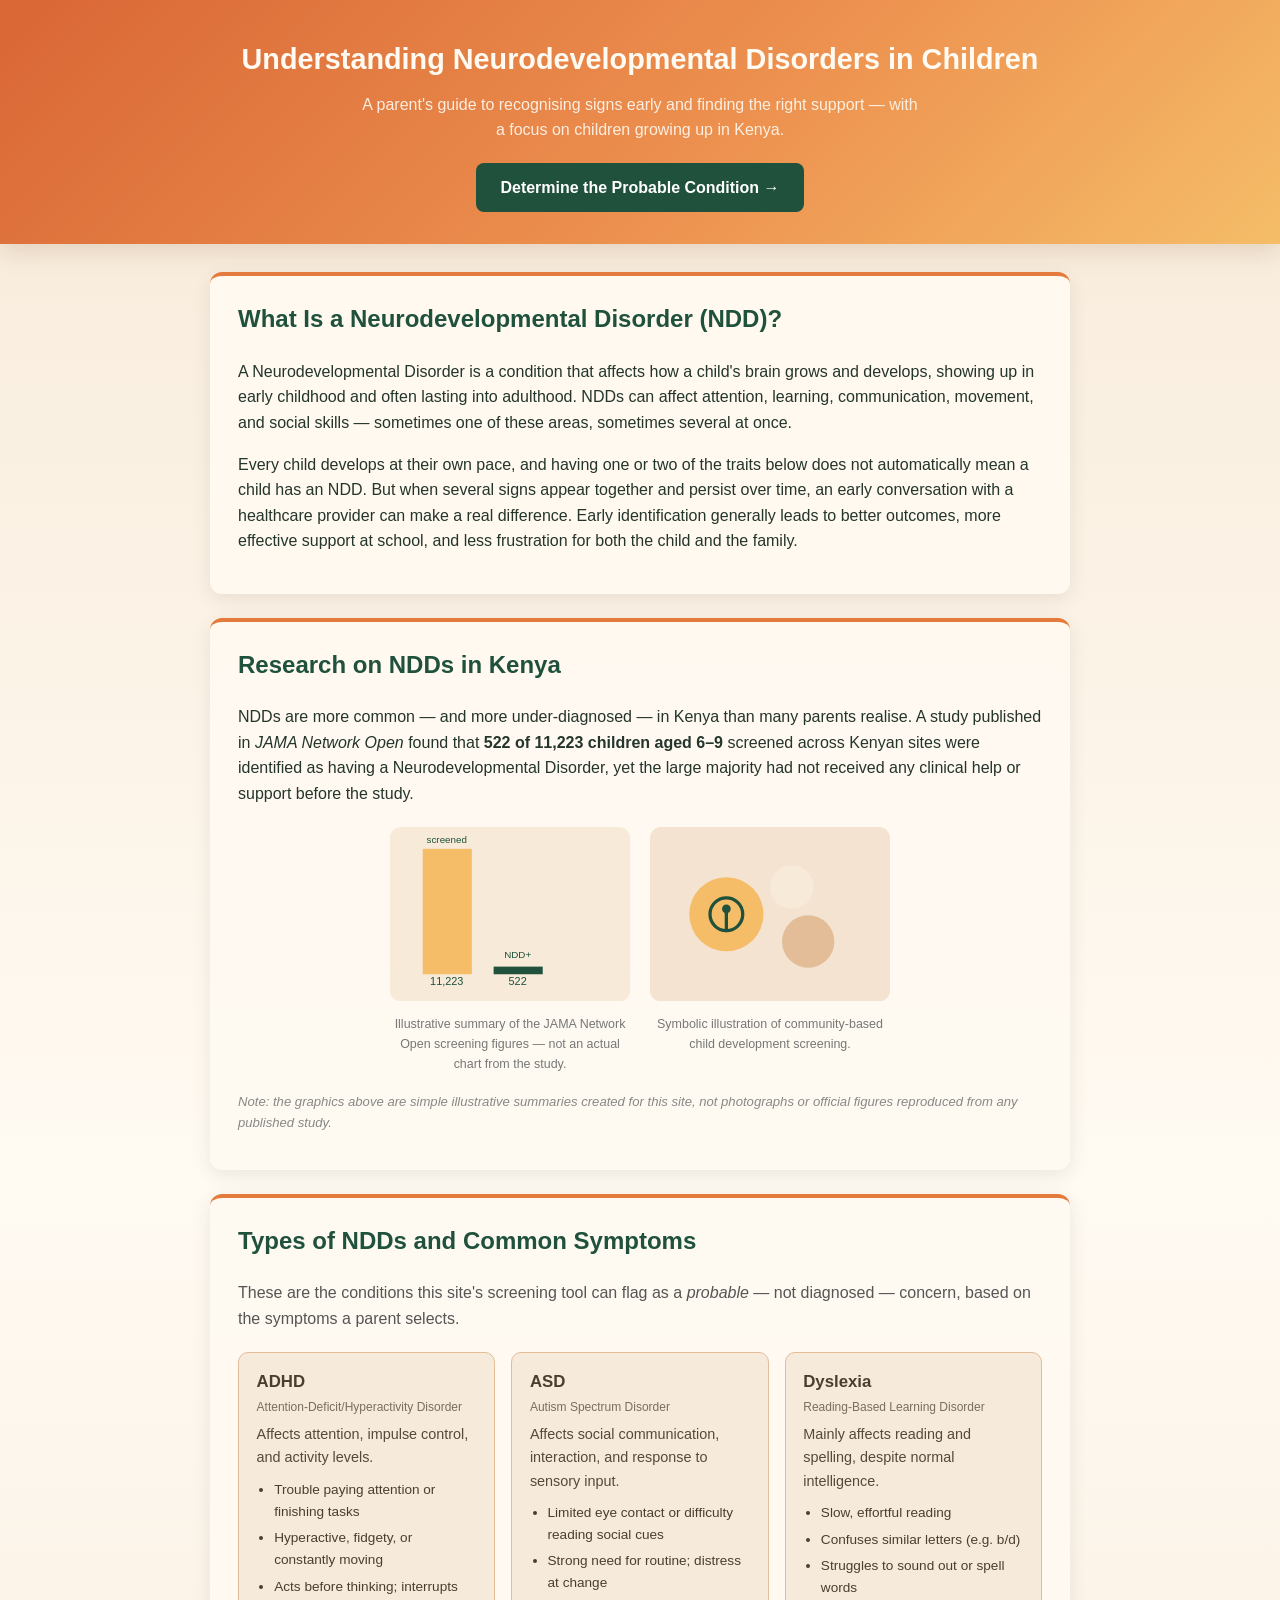
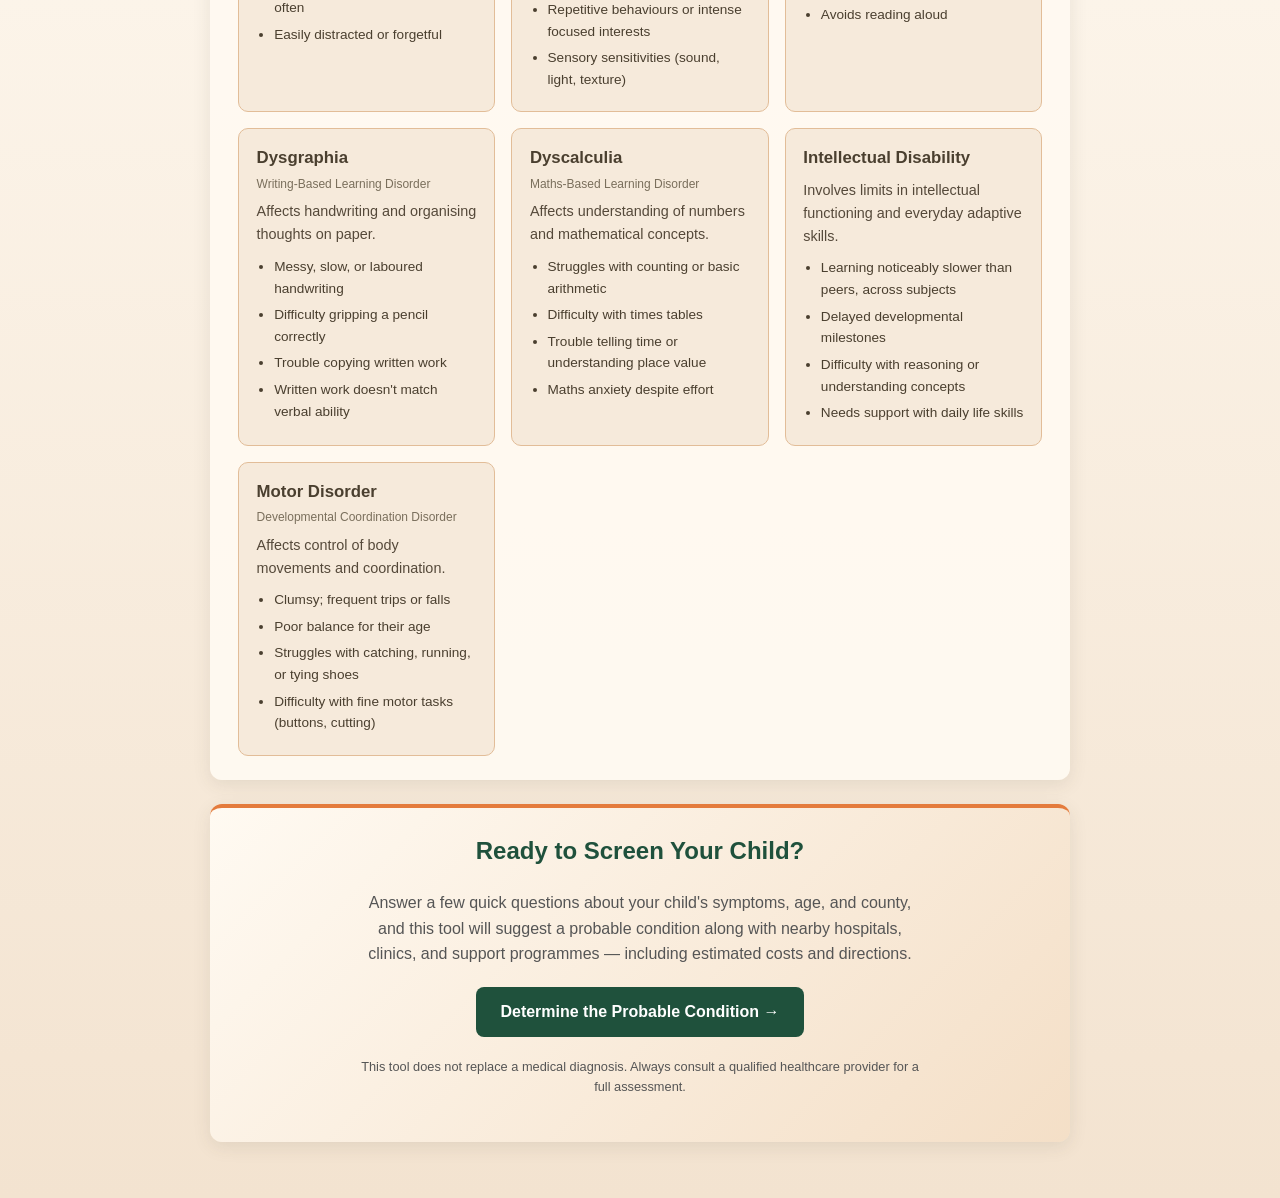
==== commit a4996819: "Changed the color of background" ====
--- a/index.html
+++ b/index.html
@@ -7,20 +7,21 @@
     <link rel="stylesheet" href="styles.css">
     <style>
       :root {
-        --soft-blue: #a9c6de;
-        --soft-blue-dark: #4a7396;
-        --beige: #f2ead9;
-        --beige-dark: #d8c9ae;
-        --text: #3a342c;
+        --soft-blue: #e47b3c;
+        --soft-blue-dark: #1f513c;
+        --beige: #f7ead8;
+        --beige-dark: #e2bd98;
+        --text: #24352b;
       }
 
       body {
-        background: var(--beige);
+        background: linear-gradient(180deg, #f7ead8 0%, #fffaf2 42%, #f3e3d0 100%);
+        color: var(--text);
       }
 
       header {
-        background: linear-gradient(135deg, var(--soft-blue) 0%, #dbe9f2 100%);
-        color: #24425a;
+        background: linear-gradient(135deg, #d96635 0%, #ed9250 58%, #f5bd68 100%);
+        color: #fffaf2;
         padding: 2.25rem 1.5rem 2rem;
         margin: 0 -1rem 1.75rem;
         text-align: center;
@@ -29,7 +30,7 @@
       header h1 {
         margin: 0 0 0.6rem;
         font-size: 1.8rem;
-        color: #1f3c52;
+        color: #fffaf2;
       }
 
       .subtitle {
@@ -41,7 +42,7 @@
 
       .cta-button {
         display: inline-block;
-        background: var(--soft-blue-dark);
+        background: #1f513c;
         color: #fff;
         text-decoration: none;
         font-weight: 600;
@@ -52,7 +53,7 @@
       }
 
       .cta-button:hover {
-        background: #38607e;
+        background: #143a2b;
       }
 
       main {
@@ -61,11 +62,11 @@
       }
 
       section {
-        background: #fffdf8;
+        background: rgba(255, 250, 242, 0.94);
         border-radius: 12px;
         padding: 1.5rem 1.75rem;
         margin-bottom: 1.5rem;
-        box-shadow: 0 1px 6px rgba(74, 115, 150, 0.1);
+        box-shadow: 0 5px 18px rgba(67, 72, 46, 0.1);
         border-top: 4px solid var(--soft-blue);
       }
 
@@ -119,7 +120,7 @@
       }
 
       .condition-card {
-        background: var(--beige);
+        background: #f6eadb;
         border: 1px solid var(--beige-dark);
         border-radius: 10px;
         padding: 1rem 1.1rem;
@@ -158,7 +159,7 @@
 
       .cta-section {
         text-align: center;
-        background: linear-gradient(135deg, #fffdf8 0%, var(--beige) 100%);
+        background: linear-gradient(135deg, #fffaf2 0%, #f4dfc7 100%);
       }
 
       .cta-section p {
@@ -217,13 +218,13 @@
                     <svg viewBox="0 0 220 160" xmlns="http://www.w3.org/2000/svg" role="img" aria-labelledby="chartTitle chartDesc">
                         <title id="chartTitle">Bar chart illustrating study findings</title>
                         <desc id="chartDesc">522 of 11,223 screened children were identified with a Neurodevelopmental Disorder</desc>
-                        <rect x="0" y="0" width="220" height="160" fill="#f2ead9" rx="10"></rect>
-                        <rect x="30" y="20" width="45" height="115" fill="#c9dcec"></rect>
-                        <rect x="95" y="128" width="45" height="7" fill="#4a7396"></rect>
-                        <text x="52" y="145" font-size="10" text-anchor="middle" fill="#3a5a73">11,223</text>
-                        <text x="52" y="15" font-size="9" text-anchor="middle" fill="#3a5a73">screened</text>
-                        <text x="117" y="145" font-size="10" text-anchor="middle" fill="#3a5a73">522</text>
-                        <text x="117" y="120" font-size="9" text-anchor="middle" fill="#3a5a73">NDD+</text>
+                        <rect x="0" y="0" width="220" height="160" fill="#f7ead8" rx="10"></rect>
+                        <rect x="30" y="20" width="45" height="115" fill="#f5bd68"></rect>
+                        <rect x="95" y="128" width="45" height="7" fill="#1f513c"></rect>
+                        <text x="52" y="145" font-size="10" text-anchor="middle" fill="#1f513c">11,223</text>
+                        <text x="52" y="15" font-size="9" text-anchor="middle" fill="#1f513c">screened</text>
+                        <text x="117" y="145" font-size="10" text-anchor="middle" fill="#1f513c">522</text>
+                        <text x="117" y="120" font-size="9" text-anchor="middle" fill="#1f513c">NDD+</text>
                     </svg>
                     <figcaption>Illustrative summary of the JAMA Network Open screening figures — not an actual chart from the study.</figcaption>
                 </figure>
@@ -232,13 +233,13 @@
                     <svg viewBox="0 0 220 160" xmlns="http://www.w3.org/2000/svg" role="img" aria-labelledby="mapTitle mapDesc">
                         <title id="mapTitle">Illustration of community-based screening</title>
                         <desc id="mapDesc">Icon representing research and screening activity across Kenyan communities</desc>
-                        <rect x="0" y="0" width="220" height="160" fill="#e7f0f8" rx="10"></rect>
-                        <circle cx="70" cy="80" r="34" fill="#c9dcec"></circle>
-                        <circle cx="130" cy="55" r="20" fill="#f2ead9"></circle>
-                        <circle cx="145" cy="105" r="24" fill="#d8c9ae"></circle>
-                        <path d="M55 80 a15 15 0 1 1 30 0 a15 15 0 1 1 -30 0" fill="none" stroke="#4a7396" stroke-width="3"></path>
-                        <circle cx="70" cy="75" r="4" fill="#4a7396"></circle>
-                        <path d="M70 79 L70 95" stroke="#4a7396" stroke-width="3" stroke-linecap="round"></path>
+                        <rect x="0" y="0" width="220" height="160" fill="#f3e3d0" rx="10"></rect>
+                        <circle cx="70" cy="80" r="34" fill="#f5bd68"></circle>
+                        <circle cx="130" cy="55" r="20" fill="#f7ead8"></circle>
+                        <circle cx="145" cy="105" r="24" fill="#e2bd98"></circle>
+                        <path d="M55 80 a15 15 0 1 1 30 0 a15 15 0 1 1 -30 0" fill="none" stroke="#1f513c" stroke-width="3"></path>
+                        <circle cx="70" cy="75" r="4" fill="#1f513c"></circle>
+                        <path d="M70 79 L70 95" stroke="#1f513c" stroke-width="3" stroke-linecap="round"></path>
                     </svg>
                     <figcaption>Symbolic illustration of community-based child development screening.</figcaption>
                 </figure>
--- a/styles.css
+++ b/styles.css
@@ -5,19 +5,20 @@
 }
 
 body {
-  font-family: system-ui, -apple-system, sans-serif;
+  font-family: "Trebuchet MS", "Segoe UI", sans-serif;
   line-height: 1.6;
-  color: #1a1a2e;
-  background: #f5f7fa;
+  color: #24352b;
+  background: #f7ead8;
   margin: 0;
   padding: 0 1rem 2rem;
 }
 
 header {
-  background: #2d6a4f;
+  background: linear-gradient(135deg, #d96635 0%, #ed9250 58%, #f5bd68 100%);
   color: #fff;
   padding: 1.5rem;
   margin: 0 -1rem 1.5rem;
+  box-shadow: 0 8px 24px rgba(117, 61, 34, 0.16);
 }
 
 .home-link {
@@ -51,16 +52,17 @@
 }
 
 section {
-  background: #fff;
+  background: #fffaf2;
   border-radius: 8px;
   padding: 1.25rem 1.5rem;
   margin-bottom: 1.25rem;
-  box-shadow: 0 1px 4px rgba(0, 0, 0, 0.08);
+  border-top: 4px solid #e47b3c;
+  box-shadow: 0 5px 18px rgba(67, 72, 46, 0.1);
 }
 
 h2 {
   margin-top: 0;
-  color: #2d6a4f;
+  color: #1f513c;
 }
 
 .tool-intro {
@@ -91,7 +93,7 @@
 
 select[multiple] {
   min-height: 11rem;
-  background: #fff;
+  background: #fffdf8;
 }
 
 select[multiple] option {
@@ -99,7 +101,7 @@
 }
 
 button {
-  background: #2d6a4f;
+  background: #1f513c;
   color: #fff;
   border: none;
   padding: 0.65rem 1.25rem;
@@ -109,7 +111,7 @@
 }
 
 button:hover {
-  background: #1b4332;
+  background: #143a2b;
 }
 
 .hidden {
@@ -125,7 +127,9 @@
 }
 
 .result-card {
-  background: #f8f9fa;
+  background: #f6eadb;
+  border: 1px solid #e7c8a8;
+  border-left: 4px solid #e47b3c;
   border-radius: 6px;
   padding: 1rem 1.25rem;
   margin-bottom: 1rem;
@@ -134,13 +138,13 @@
 .result-card h3,
 .result-card h4 {
   margin-top: 0;
-  color: #2d6a4f;
+  color: #1f513c;
 }
 
 .condition-name {
   font-size: 1.15rem;
   font-weight: 700;
-  color: #1b4332;
+  color: #c65c2f;
 }
 
 .condition-detail {
@@ -180,7 +184,7 @@
 }
 
 .facility-cost {
-  color: #1b4332;
+  color: #1f513c;
   font-size: 0.9rem;
 }
 
@@ -204,9 +208,9 @@
 }
 
 #start-over {
-  background: #6c757d;
+  background: #c65c2f;
 }
 
 #start-over:hover {
-  background: #495057;
-}
+  background: #a94724;
+}
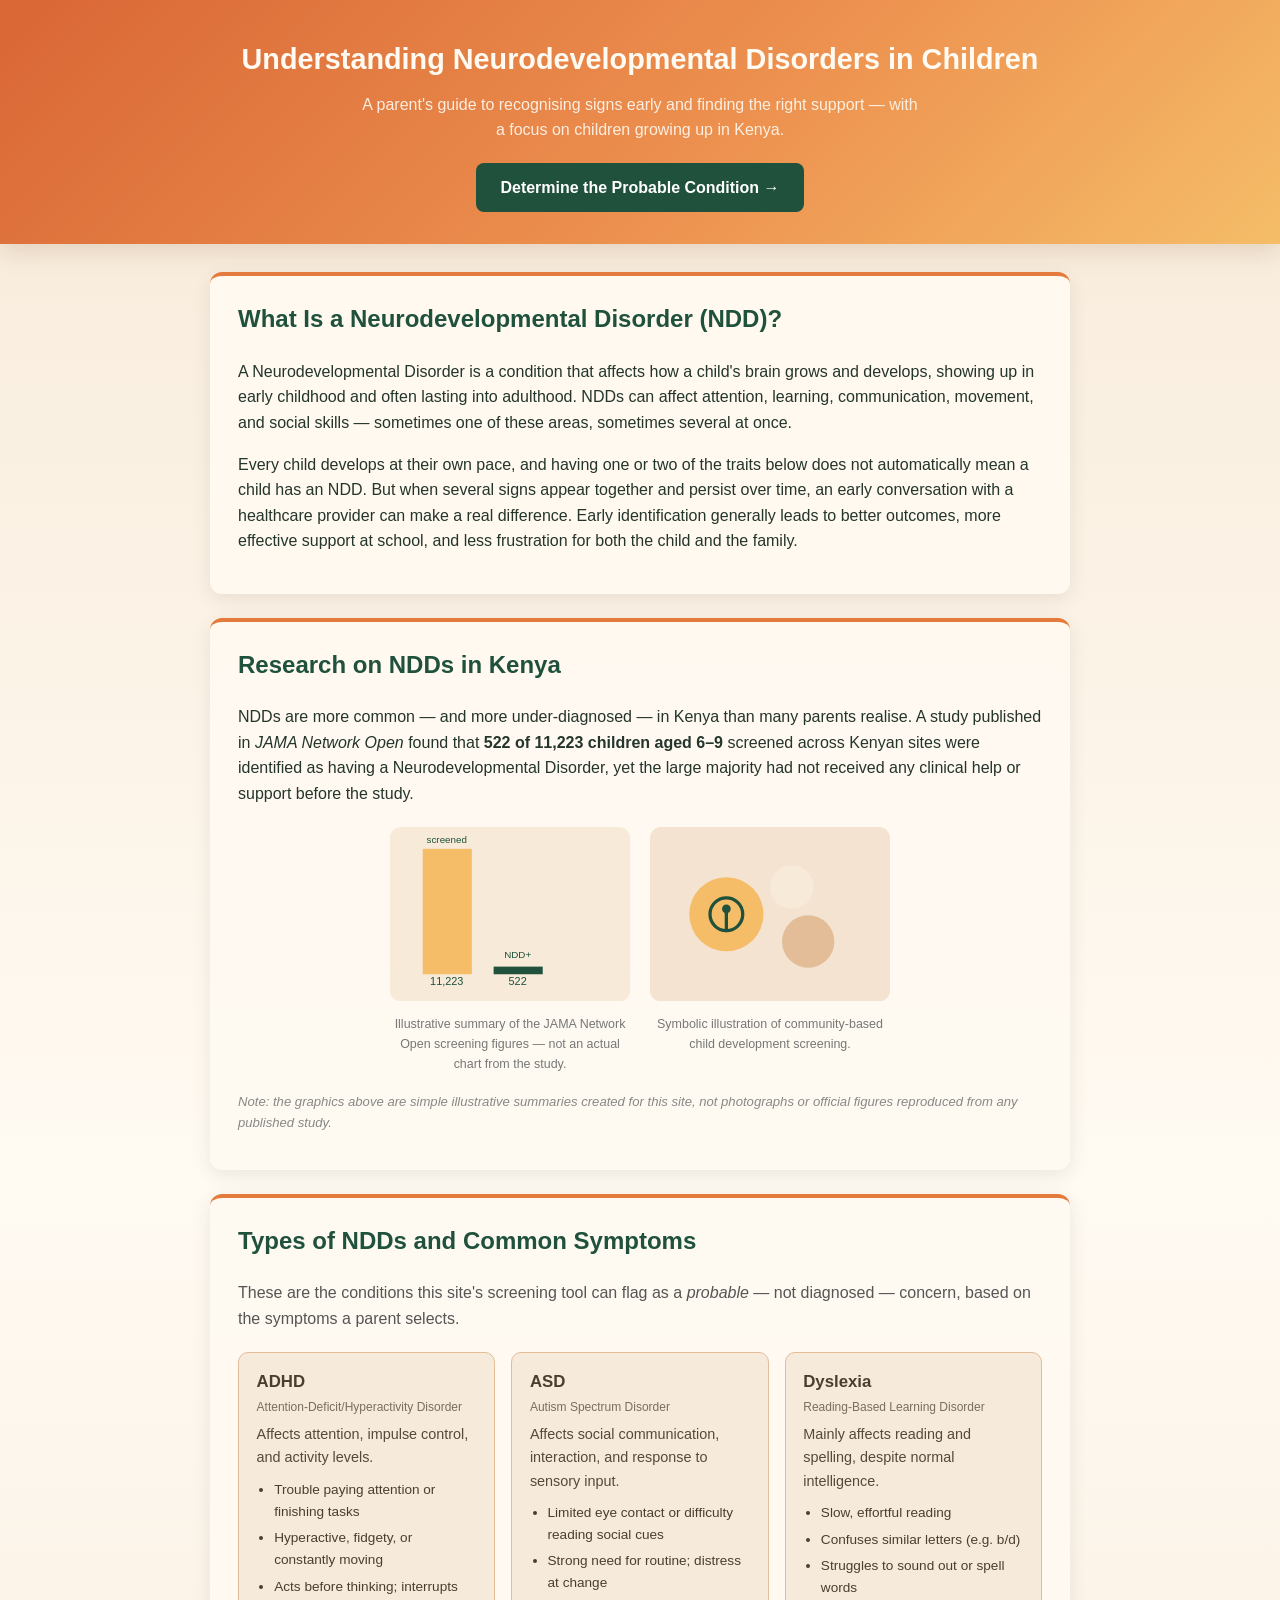
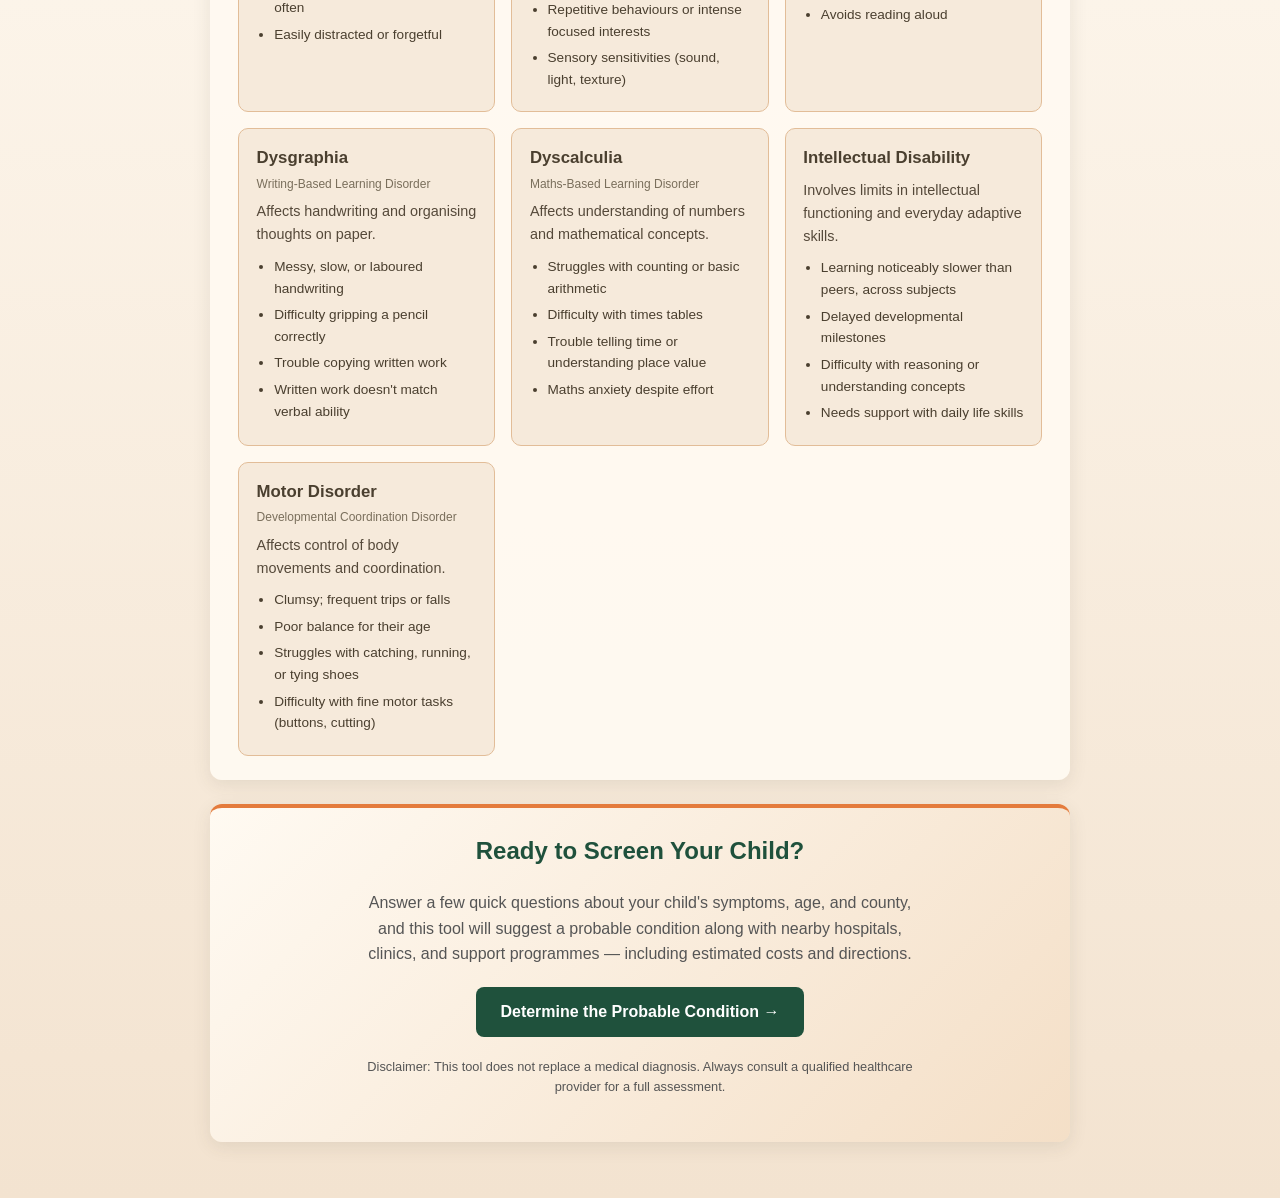
==== commit 29200f59: "added a disclaimer" ====
--- a/index.html
+++ b/index.html
@@ -347,7 +347,7 @@
             </p>
             <a href="screening.html" class="cta-button">Determine the Probable Condition →</a>
             <p class="disclaimer-small">
-                This tool does not replace a medical diagnosis. Always consult a qualified healthcare
+                Disclaimer: This tool does not replace a medical diagnosis. Always consult a qualified healthcare
                 provider for a full assessment.
             </p>
         </section>
--- a/styles.css
+++ b/styles.css
@@ -194,6 +194,20 @@
   font-style: italic;
 }
 
+.facility-links {
+  display: inline-block;
+  margin-top: 0.25rem;
+}
+
+.facility-links a {
+  color: #c65c2f;
+  font-weight: 600;
+}
+
+.facility-links a:hover {
+  color: #1f513c;
+}
+
 #facility-list {
   padding-left: 1.25rem;
 }
